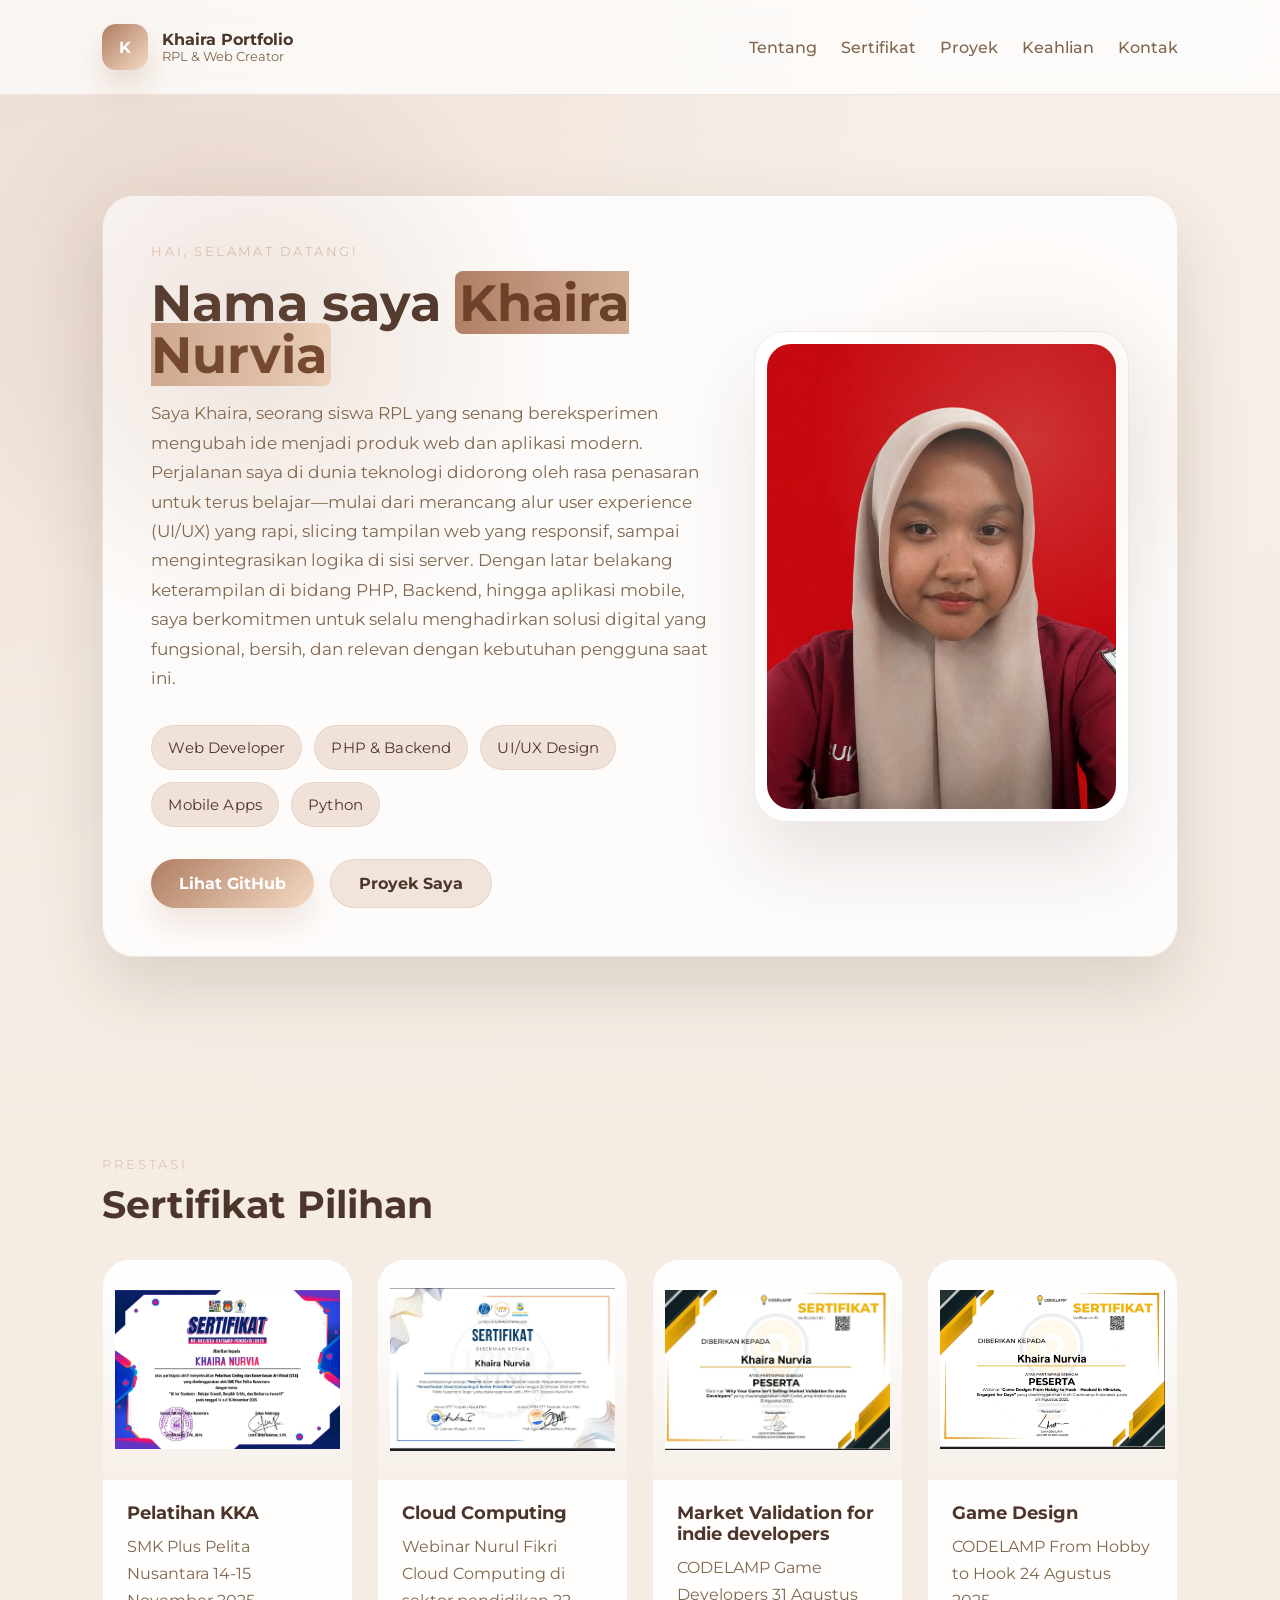
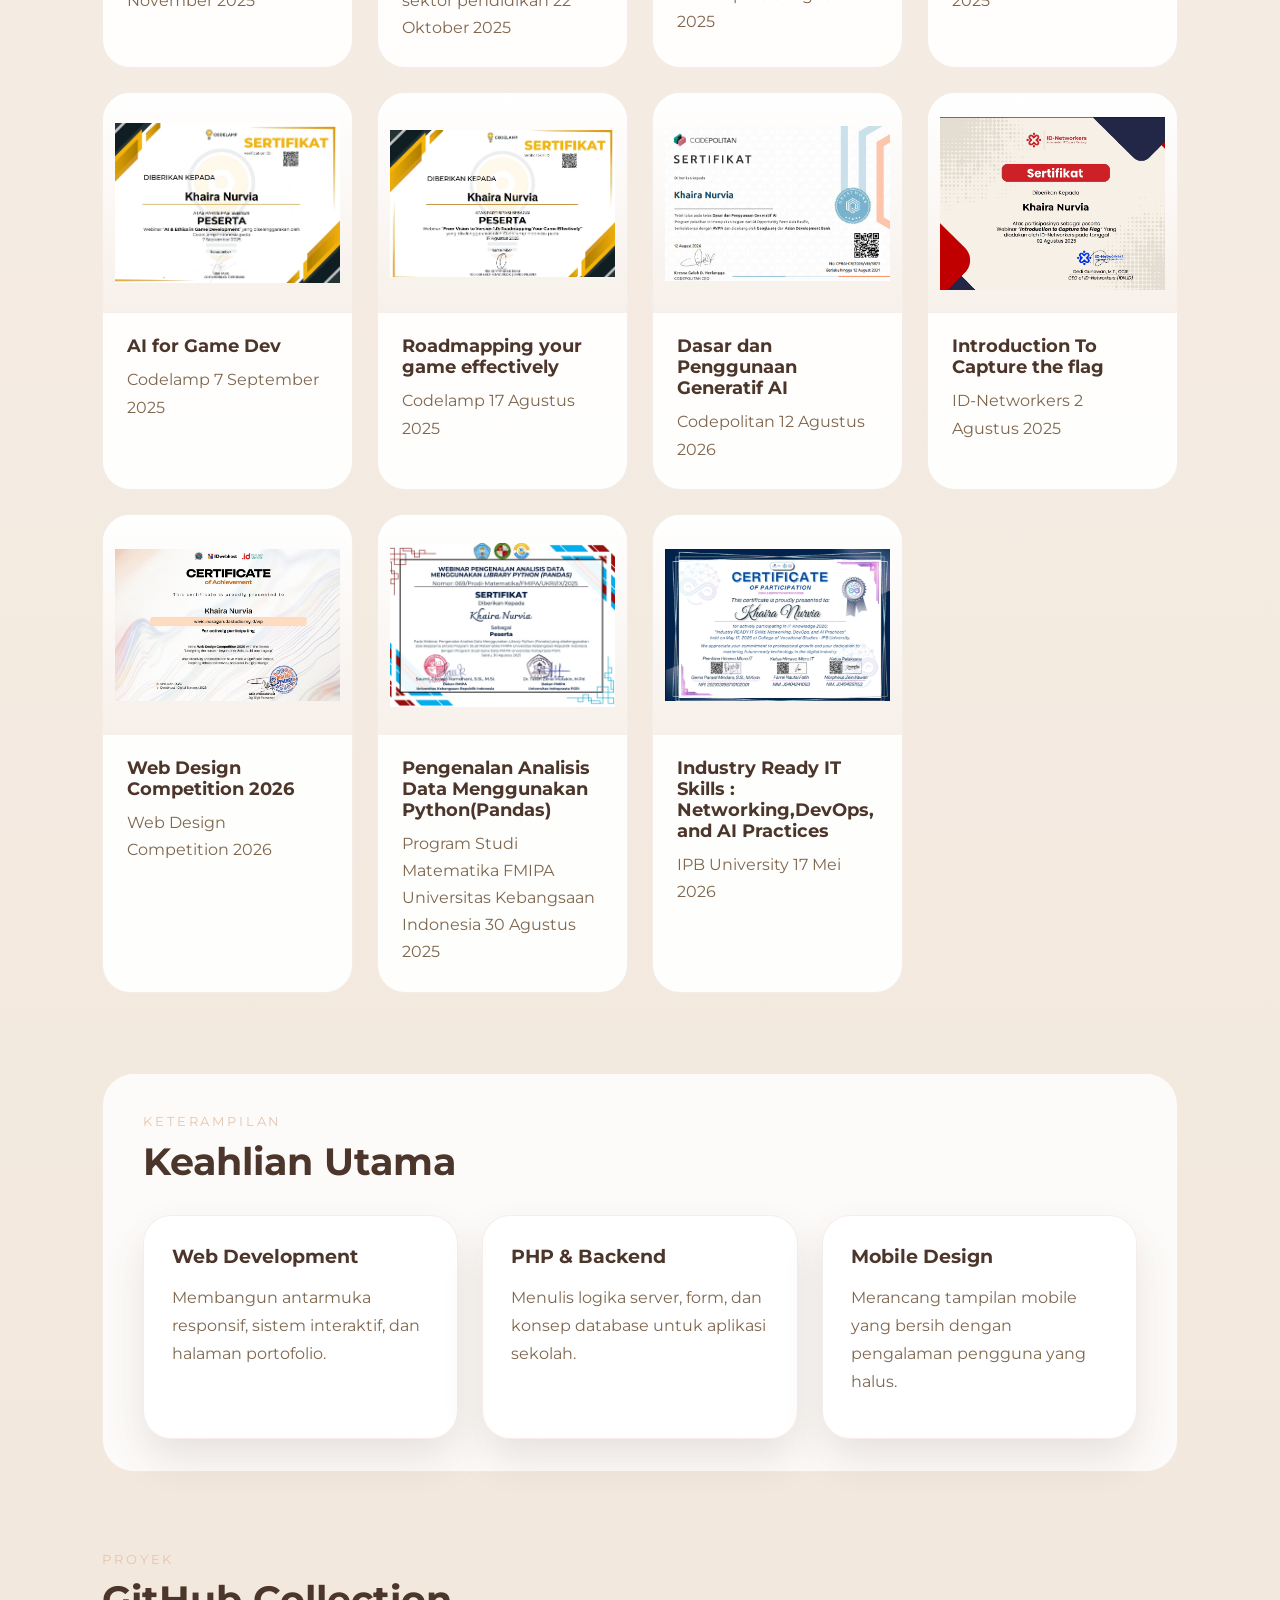
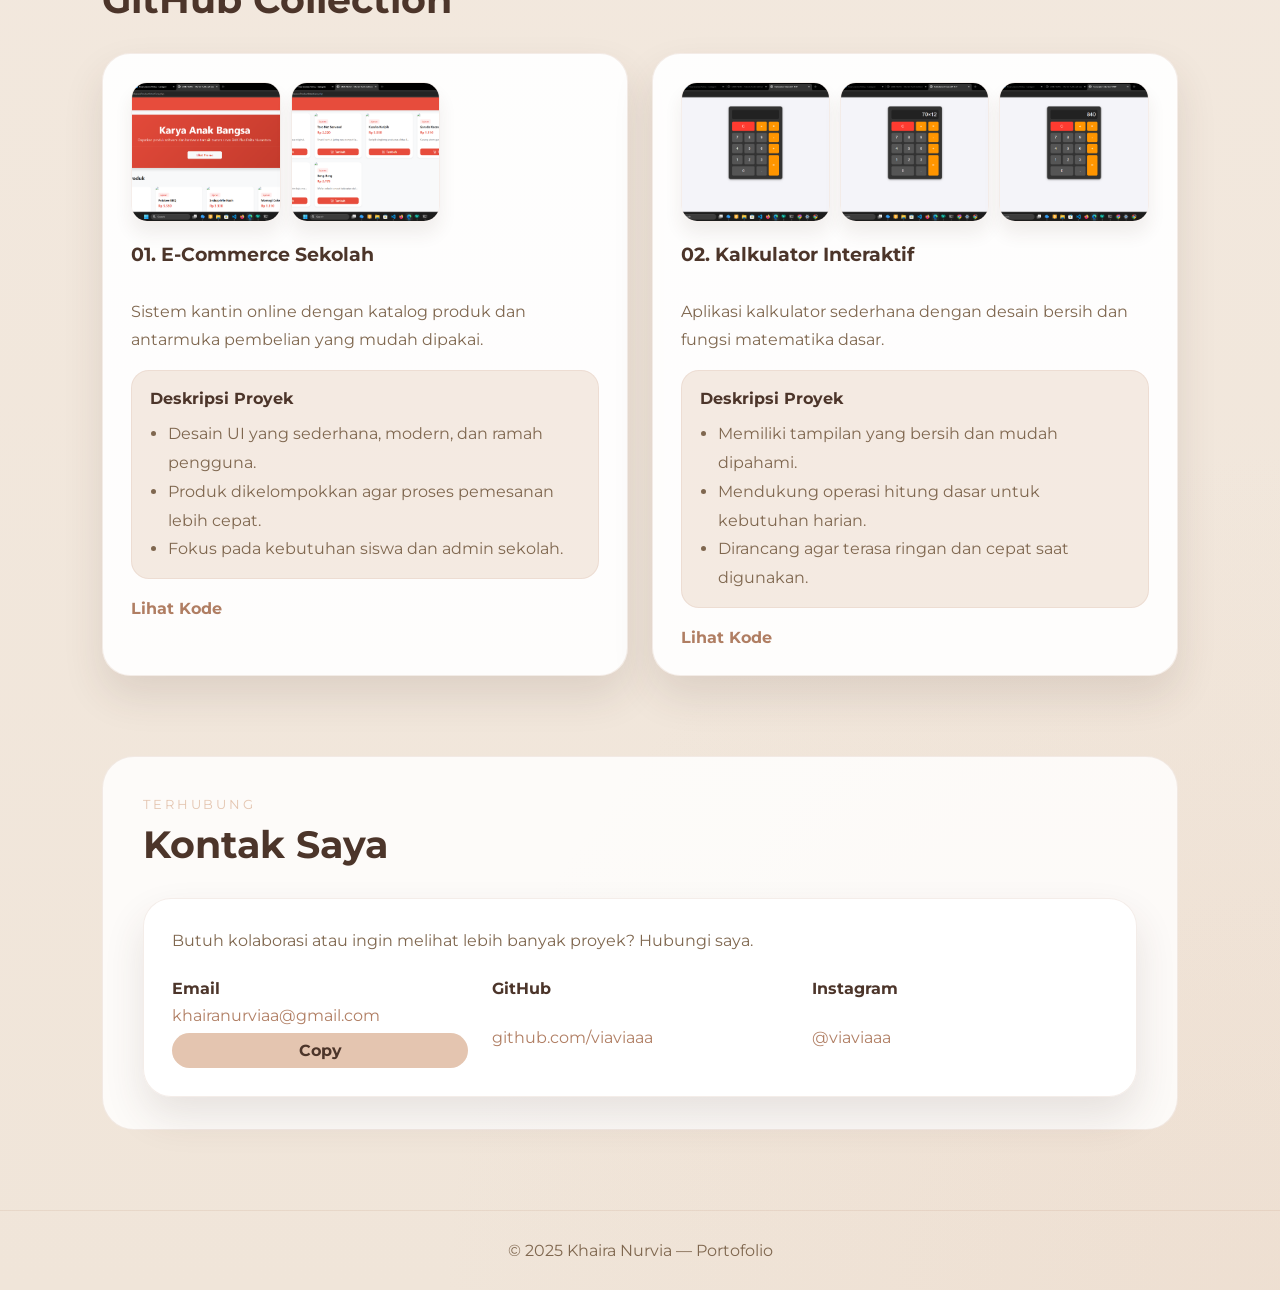
==== index.html @ 9c710740 "fix nama file index.html" ====
<!DOCTYPE html>
<html lang="id">
<head>
    <meta charset="UTF-8">
    <meta name="viewport" content="width=device-width, initial-scale=1.0">
    <title>Portofolio Khaira Nurvia</title>
    <link rel="stylesheet" href="via.css">
    <link href="https://fonts.googleapis.com/css2?family=Montserrat:wght@300;500;700&display=swap" rel="stylesheet">
</head>
<body>
    <div class="page-shell">
        <nav class="navbar">
            <div class="brand">
                <span class="brand-mark">K</span>
                <div>
                    <div class="logo">Khaira Portfolio</div>
                    <div class="subtitle">RPL &amp; Web Creator</div>
                </div>
            </div>
            <div class="menu">
                <a href="#about">Tentang</a>
                <a href="#sertif">Sertifikat</a>
                <a href="#karya">Proyek</a>
                <a href="#keahlian">Keahlian</a>
                <a href="#kontak">Kontak</a>
            </div>
        </nav>

        <header class="hero-section" id="about">
            <div class="hero-card animate-in">
                <div class="hero-copy">
                    <p class="eyebrow">Hai, Selamat Datang!</p>
                    <h1>Nama saya <span class="name-highlight">Khaira Nurvia</span></h1>
                    <p class="hero-description">Saya Khaira, seorang siswa RPL yang senang bereksperimen mengubah ide menjadi produk web dan aplikasi modern. Perjalanan saya di dunia teknologi didorong oleh rasa penasaran untuk terus belajar—mulai dari merancang alur user experience (UI/UX) yang rapi, slicing tampilan web yang responsif, sampai mengintegrasikan logika di sisi server.

Dengan latar belakang keterampilan di bidang PHP, Backend, hingga aplikasi mobile, saya berkomitmen untuk selalu menghadirkan solusi digital yang fungsional, bersih, dan relevan dengan kebutuhan pengguna saat ini.</p>
                    <div class="hero-badges">
                        <span>Web Developer</span>
                        <span>PHP &amp; Backend</span>
                        <span>UI/UX Design</span>
                        <span>Mobile Apps </span>
                        <span>Python</span>
                       
                    </div>
                    <div class="hero-actions">
                        <a href="https://github.com/viaviaaa" target="_blank" class="button primary">Lihat GitHub</a>
                        <a href="#karya" class="button secondary">Proyek Saya</a>
                    </div>
                </div>
                <div class="hero-visual">
                    <div class="photo-frame">
                        <img src="pii.jpeg" alt="Foto Khaira Nurvia">
                    </div>
                </div>
            </div>
            <div class="hero-glow"></div>
        </header>

        <main>
            <section class="section-container animate-in" id="sertif">
                <div class="section-header">
                    <span class="section-label">Prestasi</span>
                    <h2>Sertifikat Pilihan</h2>
                </div>
                <div class="sertif-grid">
                    <article class="item-sertif card animate-in">
                        <img src="kka.jpeg" alt="Sertifikat KKA">
                        <div class="card-copy">
                            <h3>Pelatihan KKA</h3>
                            <p>SMK Plus Pelita Nusantara 14-15 November 2025</p>
                        </div>
                    </article>
                    <article class="item-sertif card">
                        <img src="NURULFIKRI.jpeg" alt="Nurul Fikri">
                        <div class="card-copy">
                            <h3>Cloud Computing</h3>
                            <p>Webinar Nurul Fikri Cloud Computing di sektor pendidikan 22 Oktober 2025</p>
                        </div>
                    </article>
                    <article class="item-sertif card">
                        <img src="codelampwhy.jpeg" alt="Sertifikat Why AI">
                        <div class="card-copy">
                            <h3>Market Validation for indie developers</h3>
                            <p>CODELAMP Game Developers 31 Agustus 2025</p>
                        </div>
                    </article>
                    <article class="item-sertif card">
                        <img src="codelamp.jpeg" alt="Sertifikat Game Design">
                        <div class="card-copy">
                            <h3>Game Design</h3>
                            <p>CODELAMP From Hobby to Hook 24 Agustus 2025</p>
                        </div>
                    </article>
                    <article class="item-sertif card">
                        <img src="codelampai.jpeg" alt="Sertifikat AI for Game Developers">
                        <div class="card-copy">
                            <h3>AI for Game Dev</h3>
                            <p>Codelamp 7 September 2025</p>
                        </div>
                    </article>
                    <article class="item-sertif card">
                        <img src="codelampgameeffectivetly.png" alt="Sertifikat 6">
                        <div class="card-copy">
                            <h3>Roadmapping your game effectively</h3>
                            <p>Codelamp 17 Agustus 2025 </p>
                        </div>
                    </article>
                    <article class="item-sertif card cert-fix">
                        <img src="codepolitan.png" alt="Sertifikat 7">
                        <div class="card-copy">
                            <h3>Dasar dan Penggunaan Generatif AI </h3>
                            <p>Codepolitan 12 Agustus 2026</p>
                        </div>
                    </article>
                    <article class="item-sertif card">
                        <img src="intoduction.png" alt="Sertifikat 8">
                        <div class="card-copy">
                            <h3>Introduction To Capture the flag</h3>
                            <p>ID-Networkers 2 Agustus 2025 </p>
                        </div>
                    </article>
                    <article class="item-sertif card">
                        <img src="wordprees.png" alt="Sertifikat 9">
                        <div class="card-copy">
                            <h3>Web Design Competition 2026</h3>
                            <p>Web Design Competition 2026</p>
                        </div>
                    </article>
                    <article class="item-sertif card">
                        <img src="webinaranalisisdata.jpeg" alt="Sertifikat 10">
                        <div class="card-copy">
                            <h3>Pengenalan Analisis Data Menggunakan Python(Pandas)</h3>
                            <p>Program Studi Matematika FMIPA Universitas Kebangsaan Indonesia 30 Agustus 2025</p>
                        </div>
                    </article>
                    <article class="item-sertif card">
                        <img src="IPb.png" alt="Sertifikat 11">
                        <div class="card-copy">
                            <h3>Industry Ready IT Skills : Networking,DevOps, and AI Practices </h3>
                            <p>IPB University 17 Mei 2026</p>
                        </div>
                    </article>
                </div>
            </section>

            <section class="section-container section-alt" id="keahlian">
                <div class="section-header">
                    <span class="section-label">Keterampilan</span>
                    <h2>Keahlian Utama</h2>
                </div>
                <div class="keahlian-list">
                    <article class="keahlian card interactive-card" data-detail="HTML, CSS, JavaScript, dan responsive design menjaga tampilan tetap rapi di semua perangkat.">
                        <h3>Web Development</h3>
                        <p>Membangun antarmuka responsif, sistem interaktif, dan halaman portofolio.</p>
                        <p class="detail-text">HTML, CSS, JavaScript, dan responsive design menjaga tampilan tetap rapi di semua perangkat.</p>
                    </article>
                    <article class="keahlian card interactive-card" data-detail="Mengimplementasikan logika backend sederhana untuk fitur form, login, dan kalkulasi pada aplikasi sekolah.">
                        <h3>PHP &amp; Backend</h3>
                        <p>Menulis logika server, form, dan konsep database untuk aplikasi sekolah.</p>
                        <p class="detail-text">Mengimplementasikan logika backend sederhana untuk fitur form, login, dan kalkulasi pada aplikasi sekolah.</p>
                    </article>
                    <article class="keahlian card interactive-card" data-detail="Desain mobile yang fokus pada warna lembut, navigasi mudah, dan tata letak intuitif untuk pengguna pemula.">
                        <h3>Mobile Design</h3>
                        <p>Merancang tampilan mobile yang bersih dengan pengalaman pengguna yang halus.</p>
                        <p class="detail-text">Desain mobile yang fokus pada warna lembut, navigasi mudah, dan tata letak intuitif untuk pengguna pemula.</p>
                    </article>
                </div>
            </section>

            <section class="section-container" id="karya">
                <div class="section-header">
                    <span class="section-label">Proyek</span>
                    <h2>GitHub Collection</h2>
                </div>
                <div class="proyek-grid">
                    <article class="kartu-proyek card animate-in">
                        <div class="project-gallery">
                            <img src="ecommerce1.png" alt="Tampilan e-commerce sekolah 1">
                            <img src="ecommerce2.png" alt="Tampilan e-commerce sekolah 2">
                        </div>
                        <div class="project-body">
                            <h3>01. E-Commerce Sekolah</h3>
                            <p>Sistem kantin online dengan katalog produk dan antarmuka pembelian yang mudah dipakai.</p>
                            <div class="project-description">
                                <h4>Deskripsi Proyek</h4>
                                <ul>
                                    <li>Desain UI yang sederhana, modern, dan ramah pengguna.</li>
                                    <li>Produk dikelompokkan agar proses pemesanan lebih cepat.</li>
                                    <li>Fokus pada kebutuhan siswa dan admin sekolah.</li>
                                </ul>
                            </div>
                            <a href="https://github.com/viaviaaa/E-COMMERCEPBO" target="_blank" class="link-btn">Lihat Kode</a>
                        </div>
                    </article>

                    <article class="kartu-proyek card animate-in">
                        <div class="project-gallery">
                            <img src="kalkulator1.png" alt="Tampilan kalkulator interaktif 1">
                            <img src="kalkulator2.png" alt="Tampilan kalkulator interaktif 2">
                            <img src="kalkulator3.png" alt="Tampilan kalkulator interaktif 3">
                        </div>
                        <div class="project-body">
                            <h3>02. Kalkulator Interaktif</h3>
                            <p>Aplikasi kalkulator sederhana dengan desain bersih dan fungsi matematika dasar.</p>
                            <div class="project-description">
                                <h4>Deskripsi Proyek</h4>
                                <ul>
                                    <li>Memiliki tampilan yang bersih dan mudah dipahami.</li>
                                    <li>Mendukung operasi hitung dasar untuk kebutuhan harian.</li>
                                    <li>Dirancang agar terasa ringan dan cepat saat digunakan.</li>
                                </ul>
                            </div>
                            <a href="https://github.com/viaviaaa/kalkulator.git" target="_blank" class="link-btn">Lihat Kode</a>
                        </div>
                    </article>
                </div>
            </section>

            <section class="section-container section-alt contact-section" id="kontak">
                <div class="section-header">
                    <span class="section-label">Terhubung</span>
                    <h2>Kontak Saya</h2>
                </div>
                <div class="contact-card card">
                    <p>Butuh kolaborasi atau ingin melihat lebih banyak proyek? Hubungi saya.</p>
                    <div class="contact-grid">
                        <div>
                            <strong>Email</strong>
                            <div class="contact-copy">
                                <a href="mailto:khairanurviaa@gmail.com" id="email-link">khairanurviaa@gmail.com</a>
                                <button type="button" class="copy-btn" data-copy="khairanurviaa@gmail.com" aria-label="Salin email">Copy</button>
                            </div>
                        </div>
                        <div>
                            <strong>GitHub</strong>
                            <a href="https://github.com/viaviaaa" target="_blank">github.com/viaviaaa</a>
                        </div>
                        <div>
                            <strong>Instagram</strong>
                            <a href="https://www.instagram.com/viaviaaa/" target="_blank">@viaviaaa</a>
                        </div>
                    </div>
                    <div class="toast" id="toast" role="status" aria-live="polite">Teks berhasil disalin!</div>
                </div>
            </section>
        </main>
        <button class="scroll-top" id="scrollTopBtn" aria-label="Scroll to top">↑</button>

        <footer>
            <p>© 2025 Khaira Nurvia — Portofolio</p>
        </footer>
    </div>

    <script src="via.js"></script>
</body>
</html>
---- via.css ----
﻿:root {
    --bg-light: #f7efe8;
    --bg-soft: #f0e5d9;
    --accent: #b07e63;
    --accent-soft: #e4c5b0;
    --surface: rgba(255,255,255,0.92);
    --surface-strong: rgba(255,255,255,0.96);
    --text: #4c352a;
    --muted: #7f674f;
    --shadow: 0 30px 70px rgba(76, 53, 42, 0.16);
}

* {
    margin: 0;
    padding: 0;
    box-sizing: border-box;
    font-family: 'Montserrat', sans-serif;
}

html {
    scroll-behavior: smooth;
}

body {
    min-height: 100vh;
    background: radial-gradient(circle at top left, rgba(176, 126, 99, 0.14), transparent 20%),
                radial-gradient(circle at bottom right, rgba(228, 197, 176, 0.18), transparent 18%),
                linear-gradient(180deg, var(--bg-light) 0%, var(--bg-soft) 100%);
    color: var(--text);
    overflow-x: hidden;
}

img {
    display: block;
    max-width: 100%;
}

button, a {
    font: inherit;
}

.page-shell {
    position: relative;
}

.navbar {
    position: sticky;
    top: 0;
    z-index: 20;
    display: flex;
    justify-content: space-between;
    align-items: center;
    padding: 24px 8%;
    backdrop-filter: blur(18px);
    background: rgba(255,255,255,0.72);
    border-bottom: 1px solid rgba(176, 126, 99, 0.16);
}

.brand {
    display: flex;
    align-items: center;
    gap: 14px;
}

.brand-mark {
    width: 46px;
    height: 46px;
    border-radius: 14px;
    display: grid;
    place-content: center;
    background: linear-gradient(135deg, var(--accent), #f4dac4);
    font-weight: 700;
    color: white;
    box-shadow: 0 16px 30px rgba(176, 126, 99, 0.25);
}

.logo {
    font-size: 1rem;
    font-weight: 700;
}

.subtitle {
    font-size: 0.8rem;
    color: var(--muted);
}

.menu {
    display: flex;
    gap: 24px;
    flex-wrap: wrap;
}

.menu a {
    color: var(--muted);
    text-decoration: none;
    font-weight: 500;
    transition: color 0.25s ease;
}

.menu a:hover {
    color: var(--text);
}

.hero-section {
    position: relative;
    padding: 100px 8% 120px;
}

.hero-glow {
    position: absolute;
    inset: 0;
    pointer-events: none;
    background: radial-gradient(circle at 20% 25%, rgba(176,126,99,0.18), transparent 24%),
                radial-gradient(circle at 80% 35%, rgba(228,197,176,0.24), transparent 18%);
}

.hero-card {
    position: relative;
    display: grid;
    grid-template-columns: 1.2fr 0.8fr;
    gap: 40px;
    align-items: center;
    padding: 48px;
    background: rgba(255,255,255,0.82);
    border: 1px solid rgba(176, 126, 99, 0.18);
    border-radius: 32px;
    backdrop-filter: blur(20px);
    box-shadow: var(--shadow);
}

.hero-copy {
    position: relative;
    z-index: 1;
}

.eyebrow {
    text-transform: uppercase;
    letter-spacing: 0.2em;
    color: var(--accent-soft);
    font-size: 0.8rem;
    margin-bottom: 18px;
}

.hero-copy h1 {
    font-size: clamp(2.6rem, 4vw, 4.5rem);
    line-height: 1.02;
    margin-bottom: 18px;
}

.name-highlight {
    color: #6b4028;
    background: linear-gradient(90deg, rgba(176,126,99,0.98), rgba(244,218,196,0.92));
    padding: 0 0.25rem;
    border-radius: 8px;
}

.hero-description {
    font-size: 1.05rem;
    max-width: 620px;
    color: var(--muted);
    line-height: 1.75;
    margin-bottom: 32px;
}

.hero-badges {
    display: flex;
    flex-wrap: wrap;
    gap: 12px;
    margin-bottom: 32px;
}

.hero-badges span {
    display: inline-flex;
    padding: 12px 16px;
    border-radius: 999px;
    background: rgba(240, 225, 214, 0.95);
    border: 1px solid rgba(176, 126, 99, 0.14);
    color: var(--text);
    font-size: 0.95rem;
    letter-spacing: 0.01em;
}

.hero-actions {
    display: flex;
    flex-wrap: wrap;
    gap: 16px;
}

.button {
    display: inline-flex;
    align-items: center;
    justify-content: center;
    border-radius: 999px;
    padding: 14px 28px;
    text-decoration: none;
    font-weight: 700;
    transition: transform 0.25s ease, box-shadow 0.25s ease, opacity 0.25s ease;
}

.button.primary {
    background: linear-gradient(135deg, var(--accent), #f4dac4);
    color: #ffffff;
    box-shadow: 0 18px 30px rgba(176, 126, 99, 0.18);
}

.button.secondary {
    background: rgba(240, 225, 214, 0.9);
    border: 1px solid rgba(176, 126, 99, 0.16);
    color: var(--text);
}

.button:hover {
    transform: translateY(-2px);
}

.hero-visual {
    display: flex;
    justify-content: center;
}

.photo-frame {
    width: min(380px, 100%);
    padding: 12px;
    border-radius: 32px;
    background: linear-gradient(180deg, rgba(255,255,255,0.9), rgba(255,255,255,0.7));
    border: 1px solid rgba(176, 126, 99, 0.16);
    box-shadow: 0 40px 80px rgba(76, 53, 42, 0.12);
}

.photo-frame img {
    width: 100%;
    height: auto;
    border-radius: 24px;
    object-fit: cover;
}

main {
    padding: 0 8% 80px;
}

.section-container {
    margin-top: 80px;
}

.section-header {
    display: flex;
    flex-direction: column;
    gap: 12px;
    margin-bottom: 32px;
}

.section-label {
    text-transform: uppercase;
    letter-spacing: 0.22em;
    color: var(--accent-soft);
    font-size: 0.8rem;
}

.section-header h2 {
    font-size: clamp(2rem, 3vw, 2.8rem);
    line-height: 1.1;
    color: var(--text);
}

.section-alt {
    background: rgba(255,255,255,0.82);
    padding: 40px 40px 32px;
    border-radius: 32px;
    border: 1px solid rgba(176, 126, 99, 0.14);
}

.sertif-grid,
.keahlian-list,
.proyek-grid,
.contact-grid {
    display: grid;
    gap: 24px;
}

.sertif-grid {
    grid-template-columns: repeat(auto-fit, minmax(220px, 1fr));
}

.item-sertif {
    padding: 0;
    overflow: hidden;
    border-radius: 28px;
    background: rgba(255,255,255,0.92);
    border: 1px solid rgba(176, 126, 99, 0.14);
    transition: transform 0.35s ease, border-color 0.35s ease;
    min-height: 100%;
}

.item-sertif:hover {
    transform: translateY(-10px);
    border-color: rgba(176, 126, 99, 0.4);
}

.item-sertif img {
    width: 100%;
    height: 220px;
    object-fit: contain;
    background: linear-gradient(180deg, #ffffff, #f7f0ea);
    padding: 12px;
}

.card-copy {
    padding: 22px 24px 26px;
}

.card-copy h3 {
    margin-bottom: 10px;
    font-size: 1.1rem;
    color: var(--text);
}

.card-copy p {
    color: var(--muted);
    line-height: 1.7;
}

.keahlian-list {
    grid-template-columns: repeat(auto-fit, minmax(220px, 1fr));
}

.keahlian.card,
.kartu-proyek.card,
.contact-card.card {
    padding: 28px;
    border-radius: 28px;
    background: rgba(255,255,255,0.92);
    border: 1px solid rgba(176, 126, 99, 0.14);
    box-shadow: 0 20px 40px rgba(76, 53, 42, 0.12);
    transition: transform 0.3s ease, border-color 0.3s ease;
}

.keahlian.card:hover,
.kartu-proyek.card:hover,
.contact-card.card:hover {
    transform: translateY(-10px);
    border-color: rgba(176, 126, 99, 0.34);
}

.keahlian h3,
.kartu-proyek h3 {
    margin-bottom: 16px;
    font-size: 1.2rem;
}

.keahlian p,
.kartu-proyek p,
.contact-card p {
    color: var(--muted);
    line-height: 1.75;
}

.proyek-grid {
    grid-template-columns: repeat(auto-fit, minmax(320px, 1fr));
}

.kartu-proyek {
    display: flex;
    flex-direction: column;
    gap: 20px;
}

.project-gallery {
    display: grid;
    grid-template-columns: repeat(3, minmax(0, 1fr));
    gap: 10px;
}

.project-gallery img {
    width: 100%;
    height: 140px;
    object-fit: cover;
    border-radius: 16px;
    border: 1px solid rgba(176, 126, 99, 0.12);
    box-shadow: 0 12px 18px rgba(76, 53, 42, 0.08);
}

.project-body {
    display: grid;
    gap: 16px;
}

.project-description {
    background: rgba(240, 225, 214, 0.7);
    border: 1px solid rgba(176, 126, 99, 0.12);
    border-radius: 18px;
    padding: 18px 18px 14px;
}

.project-description h4 {
    margin-bottom: 12px;
    color: var(--text);
    font-size: 1rem;
}

.project-description ul {
    list-style: disc;
    padding-left: 18px;
    color: var(--muted);
    line-height: 1.8;
}

.link-btn {
    display: inline-flex;
    margin-top: 4px;
    color: var(--accent);
    text-decoration: none;
    font-weight: 700;
}

.contact-card {
    display: grid;
    gap: 24px;
}

.contact-copy {
    display: flex;
    gap: 10px;
    align-items: center;
    flex-wrap: wrap;
}

.copy-btn {
    border: none;
    background: var(--accent-soft);
    color: var(--text);
    padding: 8px 14px;
    border-radius: 999px;
    cursor: pointer;
    font-weight: 700;
    transition: transform 0.2s ease, background 0.2s ease;
}

.copy-btn:hover {
    transform: translateY(-1px);
    background: var(--accent);
    color: white;
}

.toast {
    position: absolute;
    bottom: 30px;
    left: 50%;
    transform: translateX(-50%) scale(0.96);
    padding: 12px 18px;
    background: rgba(76, 53, 42, 0.95);
    color: white;
    border-radius: 999px;
    opacity: 0;
    pointer-events: none;
    transition: opacity 0.25s ease, transform 0.25s ease;
}

.toast.show {
    opacity: 1;
    transform: translateX(-50%) scale(1);
}

.scroll-top {
    position: fixed;
    right: 24px;
    bottom: 24px;
    width: 44px;
    height: 44px;
    border-radius: 50%;
    border: none;
    background: var(--accent);
    color: white;
    font-size: 1.2rem;
    cursor: pointer;
    box-shadow: 0 18px 30px rgba(176, 126, 99, 0.24);
    opacity: 0;
    visibility: hidden;
    transition: opacity 0.25s ease, visibility 0.25s ease, transform 0.25s ease;
}

.scroll-top.show {
    opacity: 1;
    visibility: visible;
    transform: translateY(-2px);
}

.detail-text {
    margin-top: 14px;
    color: var(--muted);
    font-size: 0.95rem;
    opacity: 0;
    max-height: 0;
    transition: opacity 0.25s ease, max-height 0.25s ease;
}

.interactive-card:hover .detail-text {
    opacity: 1;
    max-height: 160px;
}

.contact-grid {
    grid-template-columns: repeat(auto-fit, minmax(180px, 1fr));
}

.contact-grid div {
    display: grid;
    gap: 8px;
}

.contact-grid strong {
    color: var(--text);
}

.contact-grid a {
    color: var(--accent);
    text-decoration: none;
}

footer {
    padding: 30px 8%;
    border-top: 1px solid rgba(176, 126, 99, 0.14);
    color: var(--muted);
    text-align: center;
}

@media (max-width: 980px) {
    .navbar {
        flex-wrap: wrap;
        justify-content: center;
        gap: 18px;
    }

    .menu {
        justify-content: center;
        width: 100%;
    }

    .hero-card {
        grid-template-columns: 1fr;
    }
}

@media (max-width: 720px) {
    .navbar {
        padding: 20px 6%;
    }

    .menu {
        gap: 12px 16px;
        font-size: 0.9rem;
    }

    .hero-section {
        padding: 80px 6% 90px;
    }

    .hero-card {
        padding: 28px;
        gap: 28px;
    }

    .hero-description {
        font-size: 1rem;
    }

    .hero-actions {
        flex-direction: column;
        align-items: stretch;
    }

    .button {
        width: 100%;
    }

    .hero-badges {
        justify-content: flex-start;
    }

    .section-alt {
        padding: 28px 18px 22px;
    }

    .proyek-grid {
        grid-template-columns: 1fr;
    }

    .project-gallery {
        grid-template-columns: repeat(2, minmax(0, 1fr));
    }

    main {
        padding: 0 6% 60px;
    }
}

@media (max-width: 540px) {
    .navbar {
        padding: 16px 5%;
    }

    .menu {
        display: flex;
        flex-wrap: wrap;
        gap: 8px 12px;
        justify-content: center;
    }

    .menu a {
        font-size: 0.8rem;
    }

    .hero-section {
        padding: 68px 5% 80px;
    }

    .hero-card {
        border-radius: 24px;
        padding: 18px;
    }

    .hero-copy h1 {
        font-size: clamp(2.1rem, 8vw, 3rem);
    }

    .hero-badges span {
        width: 100%;
        justify-content: center;
    }

    .project-gallery {
        grid-template-columns: 1fr;
    }

    .kartu-proyek.card,
    .contact-card.card,
    .keahlian.card {
        padding: 18px;
    }

    .project-description {
        padding: 16px 14px 12px;
    }

    .contact-grid {
        grid-template-columns: 1fr;
    }

    .toast {
        width: calc(100% - 24px);
        text-align: center;
    }
}

@media (max-width: 480px) {
    .navbar {
        padding: 14px 4%;
    }

    .brand {
        gap: 10px;
        width: 100%;
        justify-content: center;
    }

    .menu {
        gap: 8px 10px;
    }

    .menu a {
        font-size: 0.72rem;
    }

    .hero-section {
        padding-left: 4%;
        padding-right: 4%;
    }

    .hero-card {
        padding: 16px;
    }

    .section-header h2 {
        font-size: 1.7rem;
    }

    .contact-copy {
        flex-direction: column;
        align-items: flex-start;
    }

    .copy-btn {
        align-self: flex-start;
    }
}

@media (max-width: 390px) {
    .brand {
        gap: 10px;
    }

    .brand-mark {
        width: 38px;
        height: 38px;
    }

    .logo {
        font-size: 0.82rem;
    }

    .subtitle {
        font-size: 0.68rem;
    }

    .hero-copy h1 {
        font-size: 2rem;
    }

    .button {
        padding: 12px 18px;
        font-size: 0.9rem;
    }

    .menu {
        display: flex;
        flex-wrap: wrap;
        justify-content: center;
        gap: 6px 8px;
    }

    .navbar {
        justify-content: center;
        gap: 10px;
    }
}

.animate-in {
    opacity: 0;
    transform: translateY(30px);
    transition: opacity 0.8s ease, transform 0.8s ease;
}

.animate-in.visible {
    opacity: 1;
    transform: none;
}
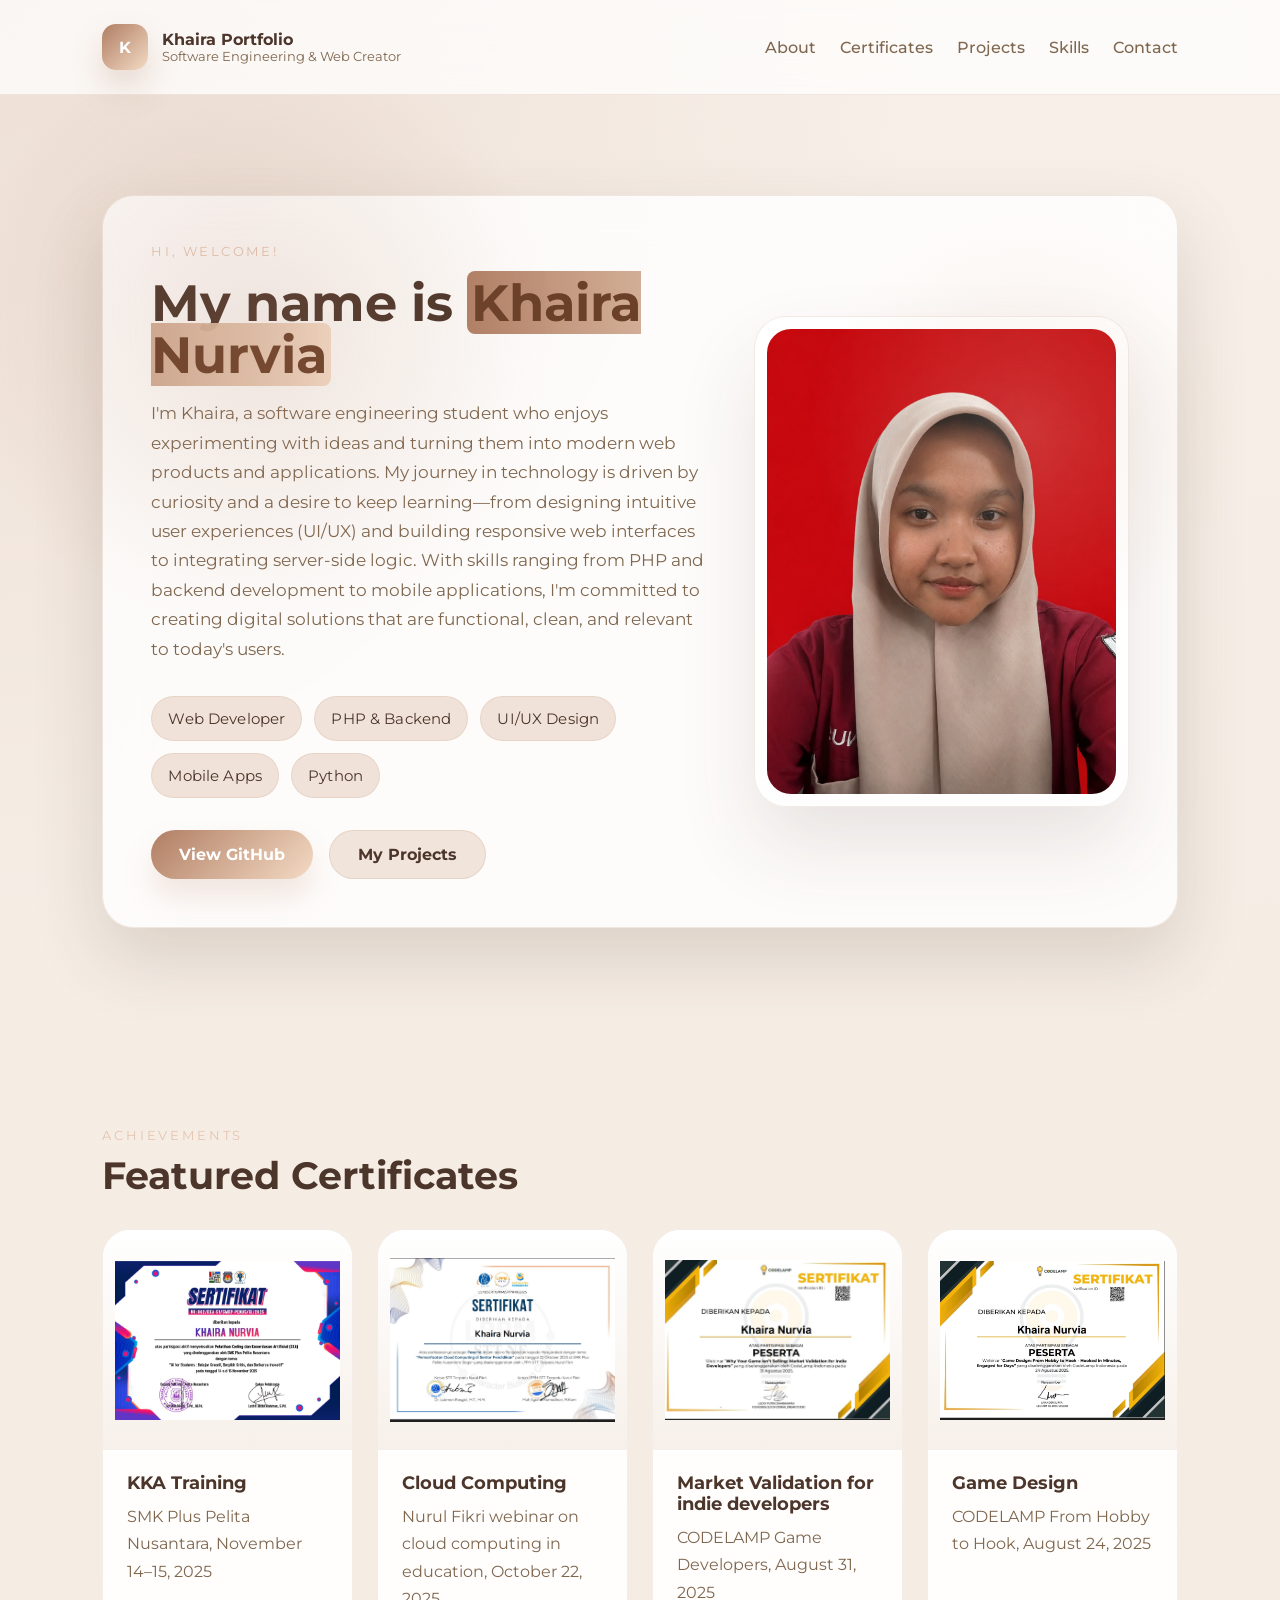
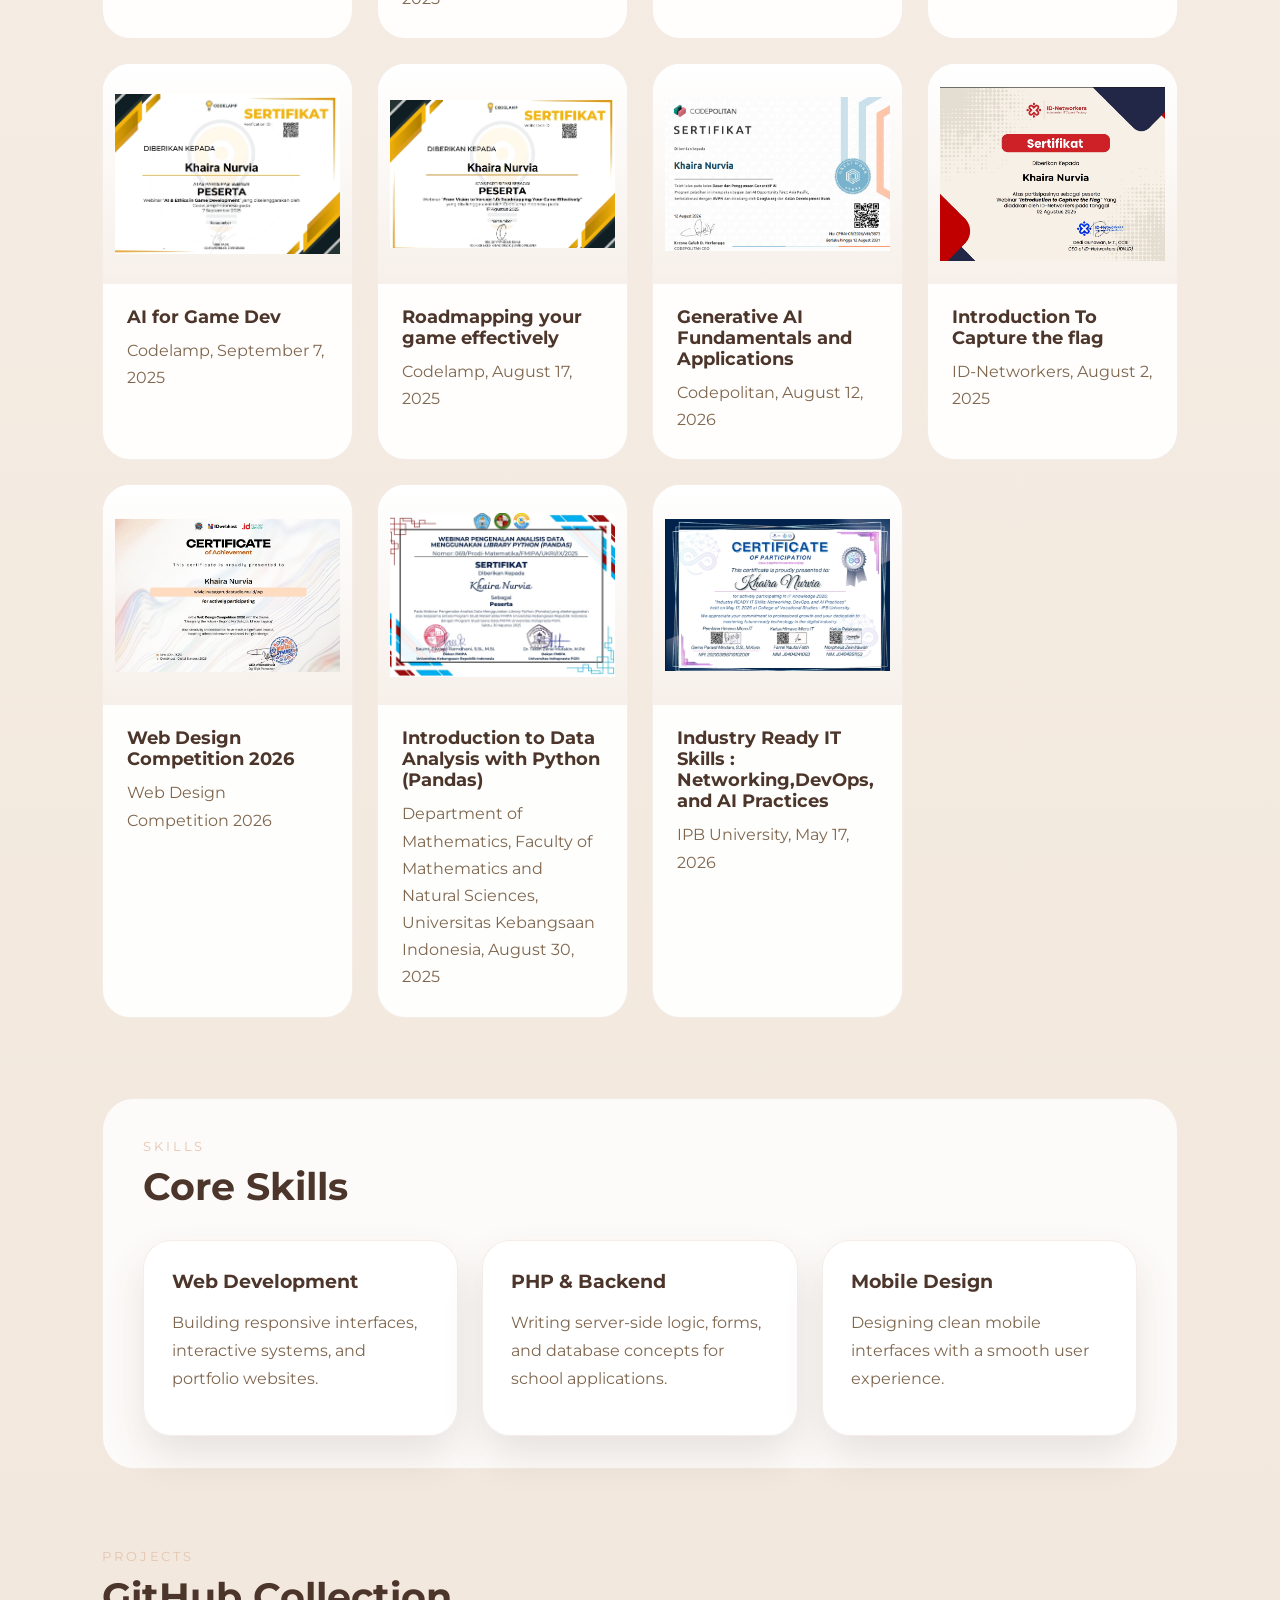
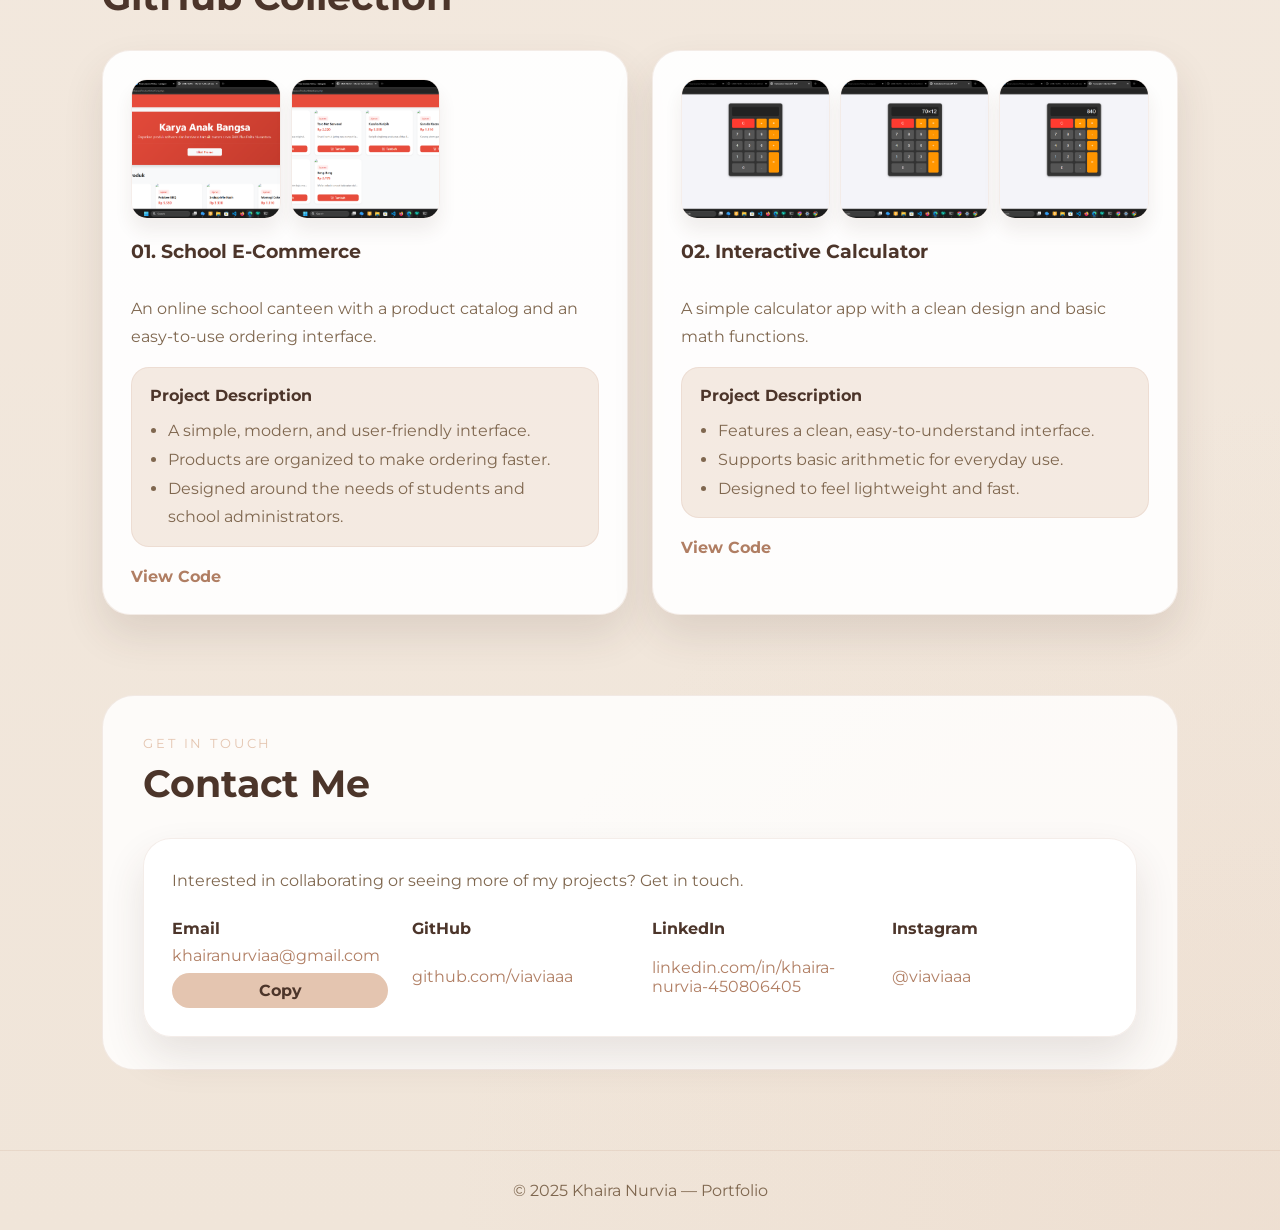
==== commit 88449ae9: "update index.html dan via.js" ====
--- a/index.html
+++ b/index.html
@@ -1,9 +1,9 @@
 <!DOCTYPE html>
-<html lang="id">
+<html lang="en">
 <head>
     <meta charset="UTF-8">
     <meta name="viewport" content="width=device-width, initial-scale=1.0">
-    <title>Portofolio Khaira Nurvia</title>
+    <title>Khaira Nurvia's Portfolio</title>
     <link rel="stylesheet" href="via.css">
     <link href="https://fonts.googleapis.com/css2?family=Montserrat:wght@300;500;700&display=swap" rel="stylesheet">
 </head>
@@ -14,26 +14,26 @@
                 <span class="brand-mark">K</span>
                 <div>
                     <div class="logo">Khaira Portfolio</div>
-                    <div class="subtitle">RPL &amp; Web Creator</div>
+                    <div class="subtitle">Software Engineering &amp; Web Creator</div>
                 </div>
             </div>
             <div class="menu">
-                <a href="#about">Tentang</a>
-                <a href="#sertif">Sertifikat</a>
-                <a href="#karya">Proyek</a>
-                <a href="#keahlian">Keahlian</a>
-                <a href="#kontak">Kontak</a>
+                <a href="#about">About</a>
+                <a href="#sertif">Certificates</a>
+                <a href="#karya">Projects</a>
+                <a href="#keahlian">Skills</a>
+                <a href="#kontak">Contact</a>
             </div>
         </nav>
 
         <header class="hero-section" id="about">
             <div class="hero-card animate-in">
                 <div class="hero-copy">
-                    <p class="eyebrow">Hai, Selamat Datang!</p>
-                    <h1>Nama saya <span class="name-highlight">Khaira Nurvia</span></h1>
-                    <p class="hero-description">Saya Khaira, seorang siswa RPL yang senang bereksperimen mengubah ide menjadi produk web dan aplikasi modern. Perjalanan saya di dunia teknologi didorong oleh rasa penasaran untuk terus belajar—mulai dari merancang alur user experience (UI/UX) yang rapi, slicing tampilan web yang responsif, sampai mengintegrasikan logika di sisi server.
-
-Dengan latar belakang keterampilan di bidang PHP, Backend, hingga aplikasi mobile, saya berkomitmen untuk selalu menghadirkan solusi digital yang fungsional, bersih, dan relevan dengan kebutuhan pengguna saat ini.</p>
+                    <p class="eyebrow">Hi, Welcome!</p>
+                    <h1>My name is <span class="name-highlight">Khaira Nurvia</span></h1>
+                    <p class="hero-description">I'm Khaira, a software engineering student who enjoys experimenting with ideas and turning them into modern web products and applications. My journey in technology is driven by curiosity and a desire to keep learning—from designing intuitive user experiences (UI/UX) and building responsive web interfaces to integrating server-side logic.
+
+With skills ranging from PHP and backend development to mobile applications, I'm committed to creating digital solutions that are functional, clean, and relevant to today's users.</p>
                     <div class="hero-badges">
                         <span>Web Developer</span>
                         <span>PHP &amp; Backend</span>
@@ -43,13 +43,13 @@
                        
                     </div>
                     <div class="hero-actions">
-                        <a href="https://github.com/viaviaaa" target="_blank" class="button primary">Lihat GitHub</a>
-                        <a href="#karya" class="button secondary">Proyek Saya</a>
+                        <a href="https://github.com/viaviaaa" target="_blank" class="button primary">View GitHub</a>
+                        <a href="#karya" class="button secondary">My Projects</a>
                     </div>
                 </div>
                 <div class="hero-visual">
                     <div class="photo-frame">
-                        <img src="pii.jpeg" alt="Foto Khaira Nurvia">
+                        <img src="pii.jpeg" alt="Photo of Khaira Nurvia">
                     </div>
                 </div>
             </div>
@@ -59,85 +59,85 @@
         <main>
             <section class="section-container animate-in" id="sertif">
                 <div class="section-header">
-                    <span class="section-label">Prestasi</span>
-                    <h2>Sertifikat Pilihan</h2>
+                    <span class="section-label">Achievements</span>
+                    <h2>Featured Certificates</h2>
                 </div>
                 <div class="sertif-grid">
                     <article class="item-sertif card animate-in">
-                        <img src="kka.jpeg" alt="Sertifikat KKA">
-                        <div class="card-copy">
-                            <h3>Pelatihan KKA</h3>
-                            <p>SMK Plus Pelita Nusantara 14-15 November 2025</p>
+                        <img src="kka.jpeg" alt="KKA Certificate">
+                        <div class="card-copy">
+                            <h3>KKA Training</h3>
+                            <p>SMK Plus Pelita Nusantara, November 14–15, 2025</p>
                         </div>
                     </article>
                     <article class="item-sertif card">
                         <img src="NURULFIKRI.jpeg" alt="Nurul Fikri">
                         <div class="card-copy">
                             <h3>Cloud Computing</h3>
-                            <p>Webinar Nurul Fikri Cloud Computing di sektor pendidikan 22 Oktober 2025</p>
-                        </div>
-                    </article>
-                    <article class="item-sertif card">
-                        <img src="codelampwhy.jpeg" alt="Sertifikat Why AI">
+                            <p>Nurul Fikri webinar on cloud computing in education, October 22, 2025</p>
+                        </div>
+                    </article>
+                    <article class="item-sertif card">
+                        <img src="codelampwhy.jpeg" alt="Why AI Certificate">
                         <div class="card-copy">
                             <h3>Market Validation for indie developers</h3>
-                            <p>CODELAMP Game Developers 31 Agustus 2025</p>
-                        </div>
-                    </article>
-                    <article class="item-sertif card">
-                        <img src="codelamp.jpeg" alt="Sertifikat Game Design">
+                            <p>CODELAMP Game Developers, August 31, 2025</p>
+                        </div>
+                    </article>
+                    <article class="item-sertif card">
+                        <img src="codelamp.jpeg" alt="Game Design Certificate">
                         <div class="card-copy">
                             <h3>Game Design</h3>
-                            <p>CODELAMP From Hobby to Hook 24 Agustus 2025</p>
-                        </div>
-                    </article>
-                    <article class="item-sertif card">
-                        <img src="codelampai.jpeg" alt="Sertifikat AI for Game Developers">
+                            <p>CODELAMP From Hobby to Hook, August 24, 2025</p>
+                        </div>
+                    </article>
+                    <article class="item-sertif card">
+                        <img src="codelampai.jpeg" alt="AI for Game Developers Certificate">
                         <div class="card-copy">
                             <h3>AI for Game Dev</h3>
-                            <p>Codelamp 7 September 2025</p>
-                        </div>
-                    </article>
-                    <article class="item-sertif card">
-                        <img src="codelampgameeffectivetly.png" alt="Sertifikat 6">
+                            <p>Codelamp, September 7, 2025</p>
+                        </div>
+                    </article>
+                    <article class="item-sertif card">
+                        <img src="codelampgameeffectivetly.png" alt="Certificate 6">
                         <div class="card-copy">
                             <h3>Roadmapping your game effectively</h3>
-                            <p>Codelamp 17 Agustus 2025 </p>
+                            <p>Codelamp, August 17, 2025</p>
                         </div>
                     </article>
                     <article class="item-sertif card cert-fix">
-                        <img src="codepolitan.png" alt="Sertifikat 7">
-                        <div class="card-copy">
-                            <h3>Dasar dan Penggunaan Generatif AI </h3>
-                            <p>Codepolitan 12 Agustus 2026</p>
-                        </div>
-                    </article>
-                    <article class="item-sertif card">
-                        <img src="intoduction.png" alt="Sertifikat 8">
+                        <img src="codepolitan.png" alt="Certificate 7">
+                        <div class="card-copy">
+                            <h3>Generative AI Fundamentals and Applications</h3>
+                            <p>Codepolitan, August 12, 2026</p>
+                        </div>
+                    </article>
+                    <article class="item-sertif card">
+                        <img src="intoduction.png" alt="Certificate 8">
                         <div class="card-copy">
                             <h3>Introduction To Capture the flag</h3>
-                            <p>ID-Networkers 2 Agustus 2025 </p>
-                        </div>
-                    </article>
-                    <article class="item-sertif card">
-                        <img src="wordprees.png" alt="Sertifikat 9">
+                            <p>ID-Networkers, August 2, 2025</p>
+                        </div>
+                    </article>
+                    <article class="item-sertif card">
+                        <img src="wordprees.png" alt="Certificate 9">
                         <div class="card-copy">
                             <h3>Web Design Competition 2026</h3>
                             <p>Web Design Competition 2026</p>
                         </div>
                     </article>
                     <article class="item-sertif card">
-                        <img src="webinaranalisisdata.jpeg" alt="Sertifikat 10">
-                        <div class="card-copy">
-                            <h3>Pengenalan Analisis Data Menggunakan Python(Pandas)</h3>
-                            <p>Program Studi Matematika FMIPA Universitas Kebangsaan Indonesia 30 Agustus 2025</p>
-                        </div>
-                    </article>
-                    <article class="item-sertif card">
-                        <img src="IPb.png" alt="Sertifikat 11">
+                        <img src="webinaranalisisdata.jpeg" alt="Certificate 10">
+                        <div class="card-copy">
+                            <h3>Introduction to Data Analysis with Python (Pandas)</h3>
+                            <p>Department of Mathematics, Faculty of Mathematics and Natural Sciences, Universitas Kebangsaan Indonesia, August 30, 2025</p>
+                        </div>
+                    </article>
+                    <article class="item-sertif card">
+                        <img src="IPb.png" alt="Certificate 11">
                         <div class="card-copy">
                             <h3>Industry Ready IT Skills : Networking,DevOps, and AI Practices </h3>
-                            <p>IPB University 17 Mei 2026</p>
+                            <p>IPB University, May 17, 2026</p>
                         </div>
                     </article>
                 </div>
@@ -145,72 +145,72 @@
 
             <section class="section-container section-alt" id="keahlian">
                 <div class="section-header">
-                    <span class="section-label">Keterampilan</span>
-                    <h2>Keahlian Utama</h2>
+                    <span class="section-label">Skills</span>
+                    <h2>Core Skills</h2>
                 </div>
                 <div class="keahlian-list">
-                    <article class="keahlian card interactive-card" data-detail="HTML, CSS, JavaScript, dan responsive design menjaga tampilan tetap rapi di semua perangkat.">
+                    <article class="keahlian card interactive-card" data-detail="HTML, CSS, JavaScript, and responsive design keep interfaces looking polished on every device.">
                         <h3>Web Development</h3>
-                        <p>Membangun antarmuka responsif, sistem interaktif, dan halaman portofolio.</p>
-                        <p class="detail-text">HTML, CSS, JavaScript, dan responsive design menjaga tampilan tetap rapi di semua perangkat.</p>
-                    </article>
-                    <article class="keahlian card interactive-card" data-detail="Mengimplementasikan logika backend sederhana untuk fitur form, login, dan kalkulasi pada aplikasi sekolah.">
+                        <p>Building responsive interfaces, interactive systems, and portfolio websites.</p>
+                        <p class="detail-text">HTML, CSS, JavaScript, and responsive design keep interfaces looking polished on every device.</p>
+                    </article>
+                    <article class="keahlian card interactive-card" data-detail="Implementing basic backend logic for forms, login features, and calculations in school applications.">
                         <h3>PHP &amp; Backend</h3>
-                        <p>Menulis logika server, form, dan konsep database untuk aplikasi sekolah.</p>
-                        <p class="detail-text">Mengimplementasikan logika backend sederhana untuk fitur form, login, dan kalkulasi pada aplikasi sekolah.</p>
-                    </article>
-                    <article class="keahlian card interactive-card" data-detail="Desain mobile yang fokus pada warna lembut, navigasi mudah, dan tata letak intuitif untuk pengguna pemula.">
+                        <p>Writing server-side logic, forms, and database concepts for school applications.</p>
+                        <p class="detail-text">Implementing basic backend logic for forms, login features, and calculations in school applications.</p>
+                    </article>
+                    <article class="keahlian card interactive-card" data-detail="Mobile designs focused on soft colors, easy navigation, and intuitive layouts for first-time users.">
                         <h3>Mobile Design</h3>
-                        <p>Merancang tampilan mobile yang bersih dengan pengalaman pengguna yang halus.</p>
-                        <p class="detail-text">Desain mobile yang fokus pada warna lembut, navigasi mudah, dan tata letak intuitif untuk pengguna pemula.</p>
+                        <p>Designing clean mobile interfaces with a smooth user experience.</p>
+                        <p class="detail-text">Mobile designs focused on soft colors, easy navigation, and intuitive layouts for first-time users.</p>
                     </article>
                 </div>
             </section>
 
             <section class="section-container" id="karya">
                 <div class="section-header">
-                    <span class="section-label">Proyek</span>
+                    <span class="section-label">Projects</span>
                     <h2>GitHub Collection</h2>
                 </div>
                 <div class="proyek-grid">
                     <article class="kartu-proyek card animate-in">
                         <div class="project-gallery">
-                            <img src="ecommerce1.png" alt="Tampilan e-commerce sekolah 1">
-                            <img src="ecommerce2.png" alt="Tampilan e-commerce sekolah 2">
+                            <img src="ecommerce1.png" alt="School e-commerce interface 1">
+                            <img src="ecommerce2.png" alt="School e-commerce interface 2">
                         </div>
                         <div class="project-body">
-                            <h3>01. E-Commerce Sekolah</h3>
-                            <p>Sistem kantin online dengan katalog produk dan antarmuka pembelian yang mudah dipakai.</p>
+                            <h3>01. School E-Commerce</h3>
+                            <p>An online school canteen with a product catalog and an easy-to-use ordering interface.</p>
                             <div class="project-description">
-                                <h4>Deskripsi Proyek</h4>
+                                <h4>Project Description</h4>
                                 <ul>
-                                    <li>Desain UI yang sederhana, modern, dan ramah pengguna.</li>
-                                    <li>Produk dikelompokkan agar proses pemesanan lebih cepat.</li>
-                                    <li>Fokus pada kebutuhan siswa dan admin sekolah.</li>
+                                    <li>A simple, modern, and user-friendly interface.</li>
+                                    <li>Products are organized to make ordering faster.</li>
+                                    <li>Designed around the needs of students and school administrators.</li>
                                 </ul>
                             </div>
-                            <a href="https://github.com/viaviaaa/E-COMMERCEPBO" target="_blank" class="link-btn">Lihat Kode</a>
+                            <a href="https://github.com/viaviaaa/E-COMMERCEPBO" target="_blank" class="link-btn">View Code</a>
                         </div>
                     </article>
 
                     <article class="kartu-proyek card animate-in">
                         <div class="project-gallery">
-                            <img src="kalkulator1.png" alt="Tampilan kalkulator interaktif 1">
-                            <img src="kalkulator2.png" alt="Tampilan kalkulator interaktif 2">
-                            <img src="kalkulator3.png" alt="Tampilan kalkulator interaktif 3">
+                            <img src="kalkulator1.png" alt="Interactive calculator interface 1">
+                            <img src="kalkulator2.png" alt="Interactive calculator interface 2">
+                            <img src="kalkulator3.png" alt="Interactive calculator interface 3">
                         </div>
                         <div class="project-body">
-                            <h3>02. Kalkulator Interaktif</h3>
-                            <p>Aplikasi kalkulator sederhana dengan desain bersih dan fungsi matematika dasar.</p>
+                            <h3>02. Interactive Calculator</h3>
+                            <p>A simple calculator app with a clean design and basic math functions.</p>
                             <div class="project-description">
-                                <h4>Deskripsi Proyek</h4>
+                                <h4>Project Description</h4>
                                 <ul>
-                                    <li>Memiliki tampilan yang bersih dan mudah dipahami.</li>
-                                    <li>Mendukung operasi hitung dasar untuk kebutuhan harian.</li>
-                                    <li>Dirancang agar terasa ringan dan cepat saat digunakan.</li>
+                                    <li>Features a clean, easy-to-understand interface.</li>
+                                    <li>Supports basic arithmetic for everyday use.</li>
+                                    <li>Designed to feel lightweight and fast.</li>
                                 </ul>
                             </div>
-                            <a href="https://github.com/viaviaaa/kalkulator.git" target="_blank" class="link-btn">Lihat Kode</a>
+                            <a href="https://github.com/viaviaaa/kalkulator.git" target="_blank" class="link-btn">View Code</a>
                         </div>
                     </article>
                 </div>
@@ -218,17 +218,17 @@
 
             <section class="section-container section-alt contact-section" id="kontak">
                 <div class="section-header">
-                    <span class="section-label">Terhubung</span>
-                    <h2>Kontak Saya</h2>
+                    <span class="section-label">Get in Touch</span>
+                    <h2>Contact Me</h2>
                 </div>
                 <div class="contact-card card">
-                    <p>Butuh kolaborasi atau ingin melihat lebih banyak proyek? Hubungi saya.</p>
+                    <p>Interested in collaborating or seeing more of my projects? Get in touch.</p>
                     <div class="contact-grid">
                         <div>
                             <strong>Email</strong>
                             <div class="contact-copy">
                                 <a href="mailto:khairanurviaa@gmail.com" id="email-link">khairanurviaa@gmail.com</a>
-                                <button type="button" class="copy-btn" data-copy="khairanurviaa@gmail.com" aria-label="Salin email">Copy</button>
+                                <button type="button" class="copy-btn" data-copy="khairanurviaa@gmail.com" aria-label="Copy email address">Copy</button>
                             </div>
                         </div>
                         <div>
@@ -236,18 +236,22 @@
                             <a href="https://github.com/viaviaaa" target="_blank">github.com/viaviaaa</a>
                         </div>
                         <div>
+                            <strong>LinkedIn</strong>
+                            <a href="https://www.linkedin.com/in/khaira-nurvia-450806405?utm_source=share_via&amp;utm_content=profile&amp;utm_medium=member_android" target="_blank" rel="noopener noreferrer">linkedin.com/in/khaira-nurvia-450806405</a>
+                        </div>
+                        <div>
                             <strong>Instagram</strong>
                             <a href="https://www.instagram.com/viaviaaa/" target="_blank">@viaviaaa</a>
                         </div>
                     </div>
-                    <div class="toast" id="toast" role="status" aria-live="polite">Teks berhasil disalin!</div>
+                    <div class="toast" id="toast" role="status" aria-live="polite">Text copied successfully!</div>
                 </div>
             </section>
         </main>
         <button class="scroll-top" id="scrollTopBtn" aria-label="Scroll to top">↑</button>
 
         <footer>
-            <p>© 2025 Khaira Nurvia — Portofolio</p>
+            <p>© 2025 Khaira Nurvia — Portfolio</p>
         </footer>
     </div>
 
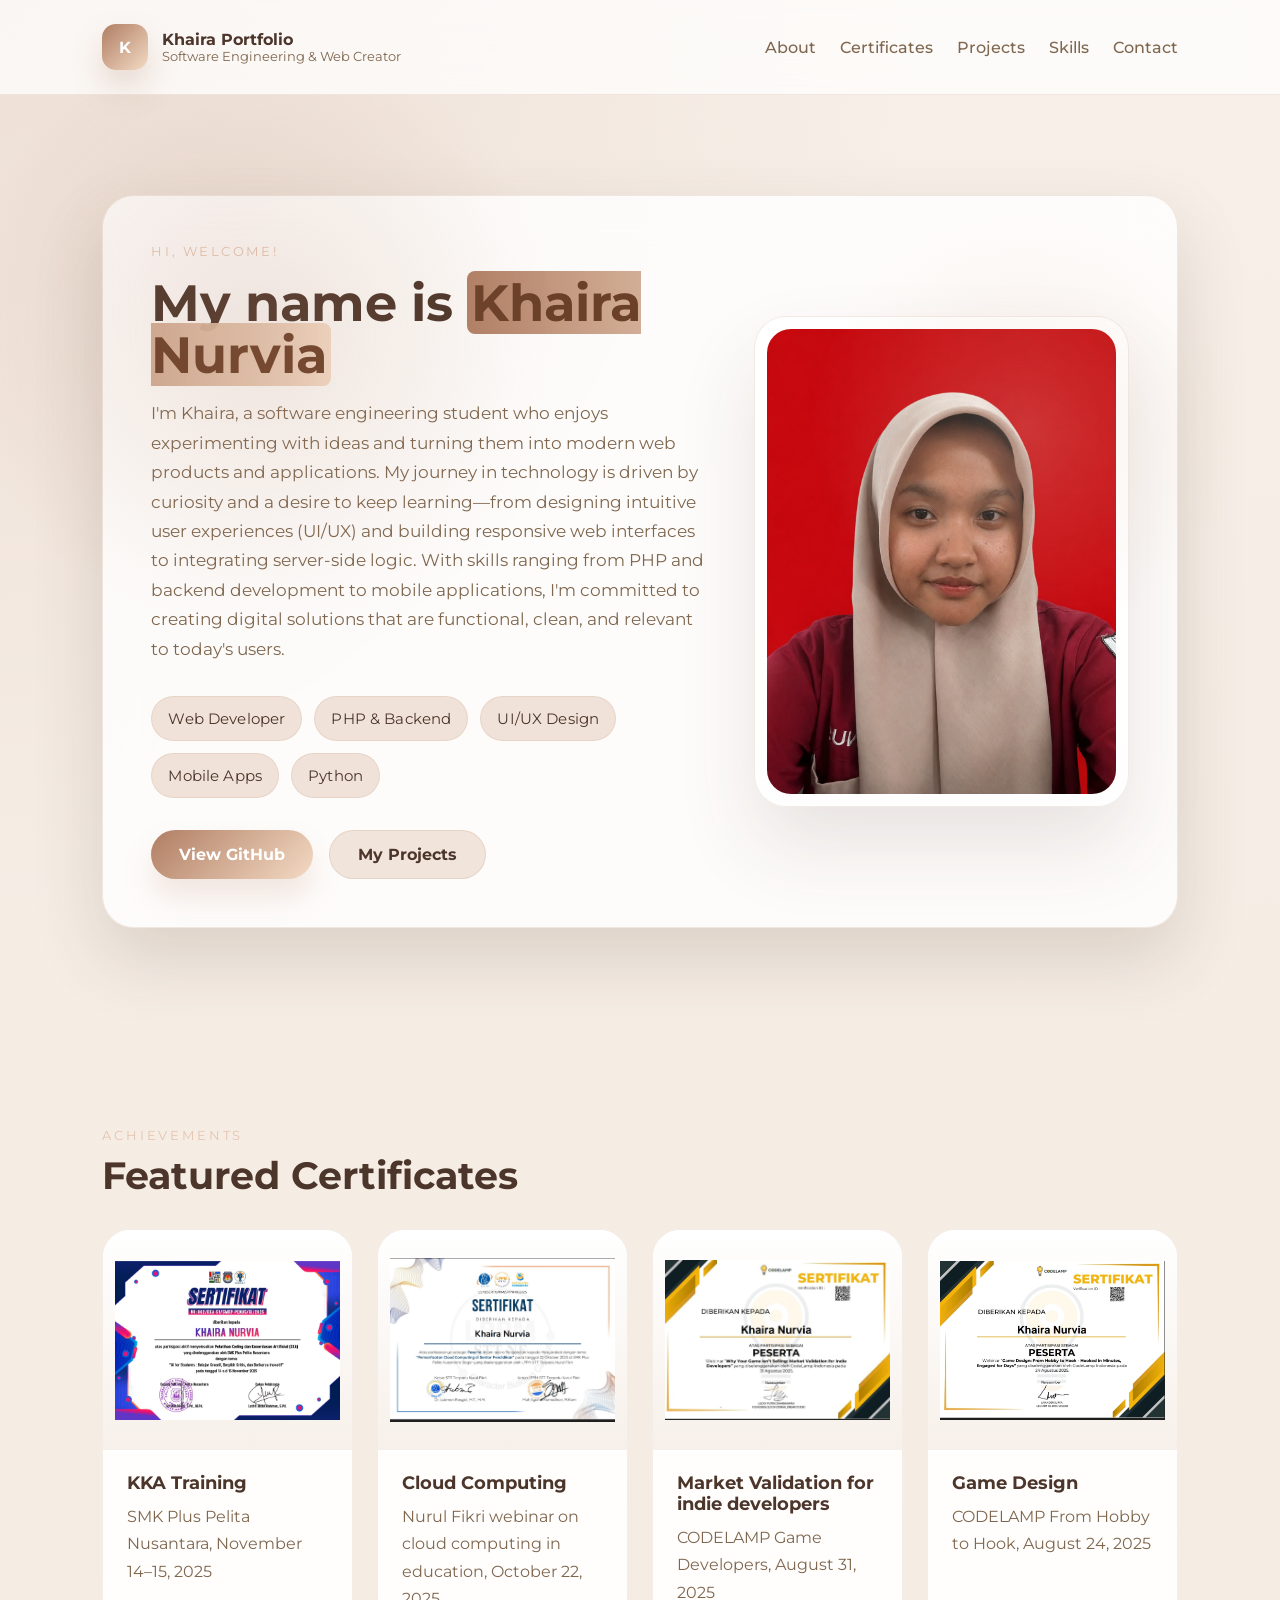
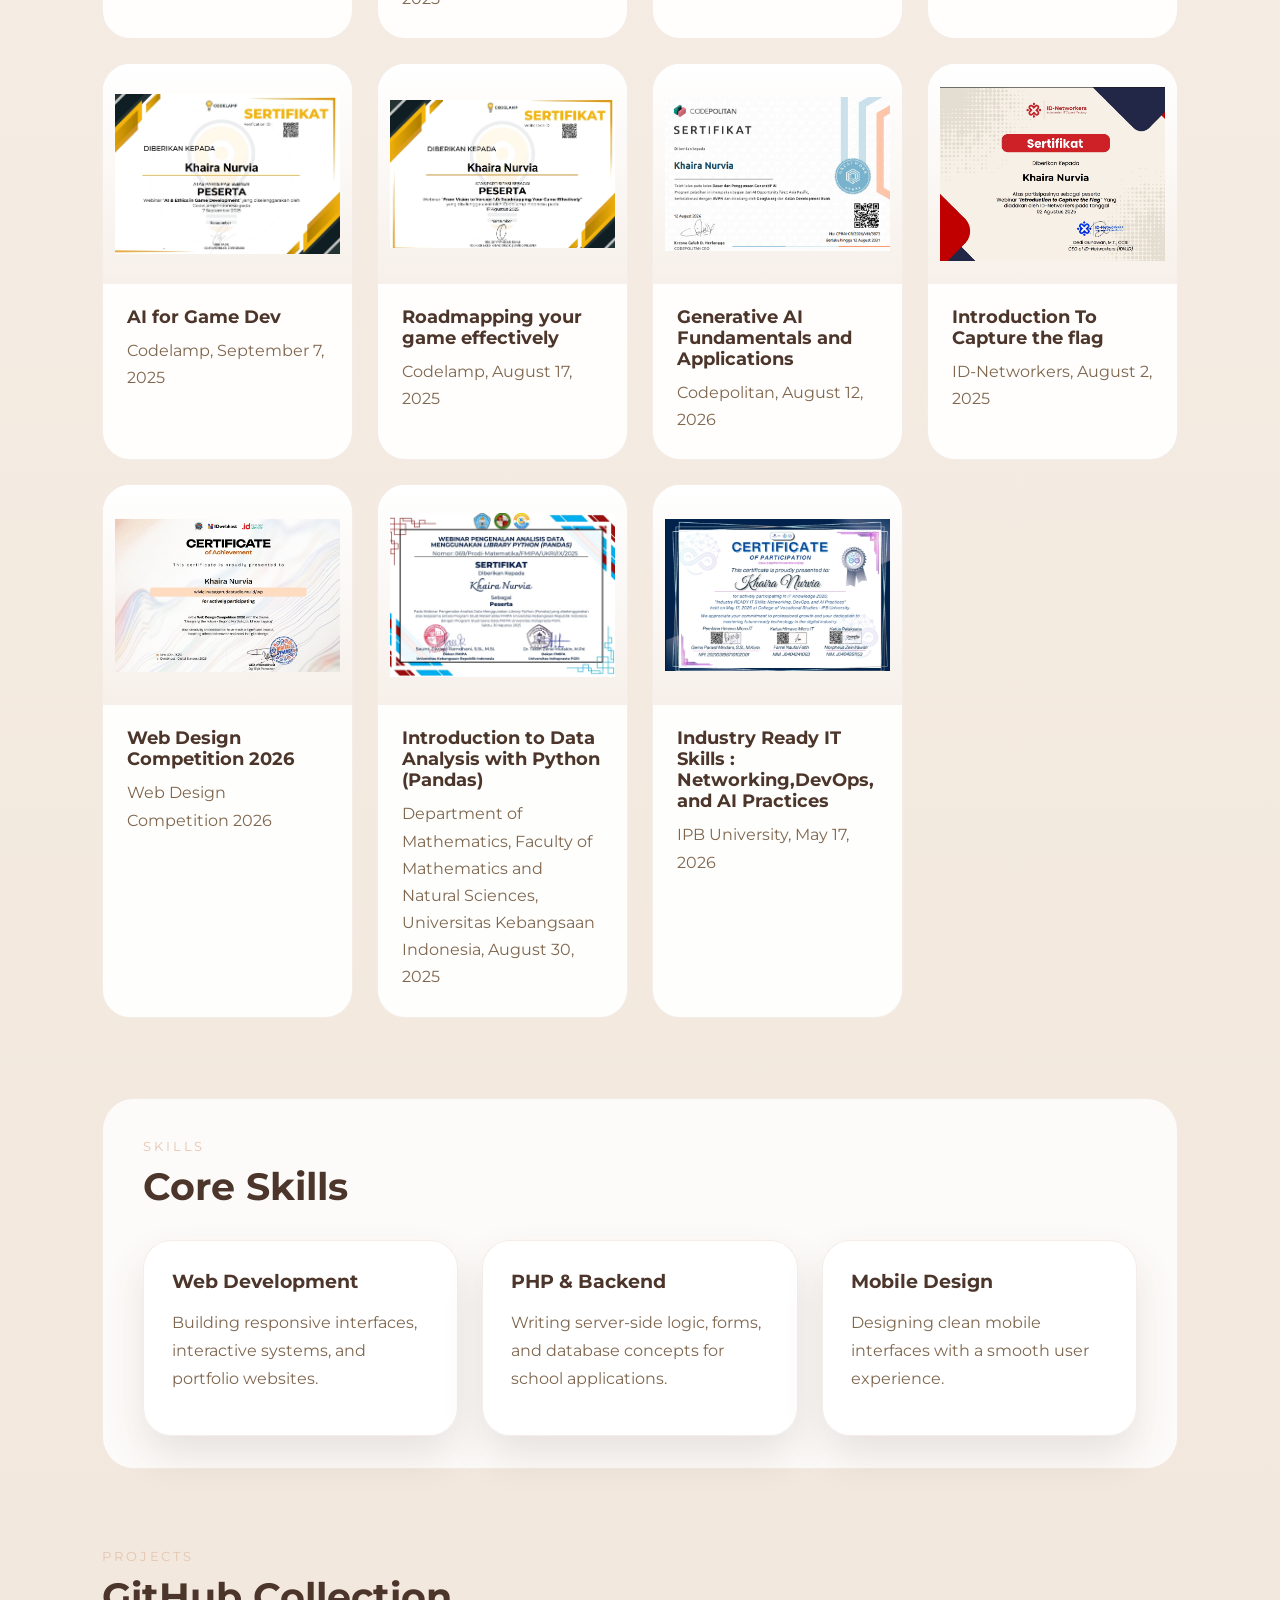
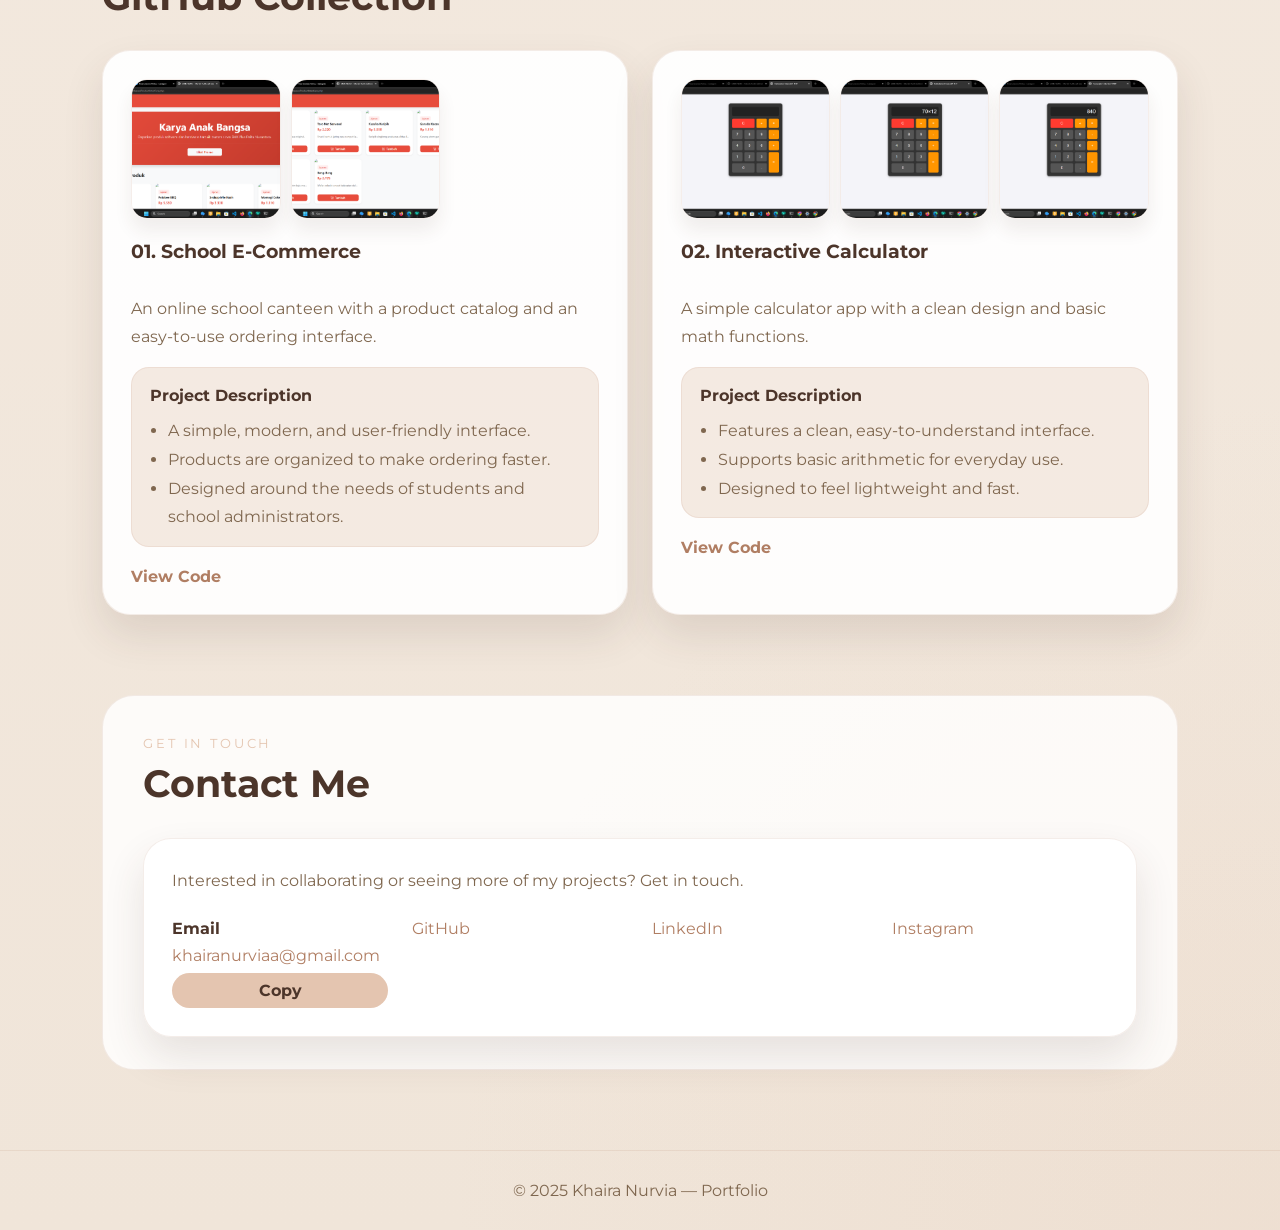
==== commit f2e9a8f3: "Update isi website portofolio" ====
--- a/index.html
+++ b/index.html
@@ -232,16 +232,13 @@
                             </div>
                         </div>
                         <div>
-                            <strong>GitHub</strong>
-                            <a href="https://github.com/viaviaaa" target="_blank">github.com/viaviaaa</a>
-                        </div>
-                        <div>
-                            <strong>LinkedIn</strong>
-                            <a href="https://www.linkedin.com/in/khaira-nurvia-450806405?utm_source=share_via&amp;utm_content=profile&amp;utm_medium=member_android" target="_blank" rel="noopener noreferrer">linkedin.com/in/khaira-nurvia-450806405</a>
-                        </div>
-                        <div>
-                            <strong>Instagram</strong>
-                            <a href="https://www.instagram.com/viaviaaa/" target="_blank">@viaviaaa</a>
+                            <a href="https://github.com/viaviaaa">GitHub</a>
+                        </div>
+                        <div>
+                            <a href="https://www.linkedin.com/in/khaira-nurvia-450806405?utm_source=share_via&amp;utm_content=profile&amp;utm_medium=member_android">LinkedIn</a>
+                        </div>
+                        <div>
+                            <a href="https://www.instagram.com/khaiinrviaa/">Instagram</a>
                         </div>
                     </div>
                     <div class="toast" id="toast" role="status" aria-live="polite">Text copied successfully!</div>
--- a/via.css
+++ b/via.css
@@ -455,7 +455,7 @@
     transition: opacity 0.25s ease, transform 0.25s ease;
 }
 
-.toast.show {
+.toast.visible {
     opacity: 1;
     transform: translateX(-50%) scale(1);
 }
@@ -478,7 +478,7 @@
     transition: opacity 0.25s ease, visibility 0.25s ease, transform 0.25s ease;
 }
 
-.scroll-top.show {
+.scroll-top.visible {
     opacity: 1;
     visibility: visible;
     transform: translateY(-2px);
